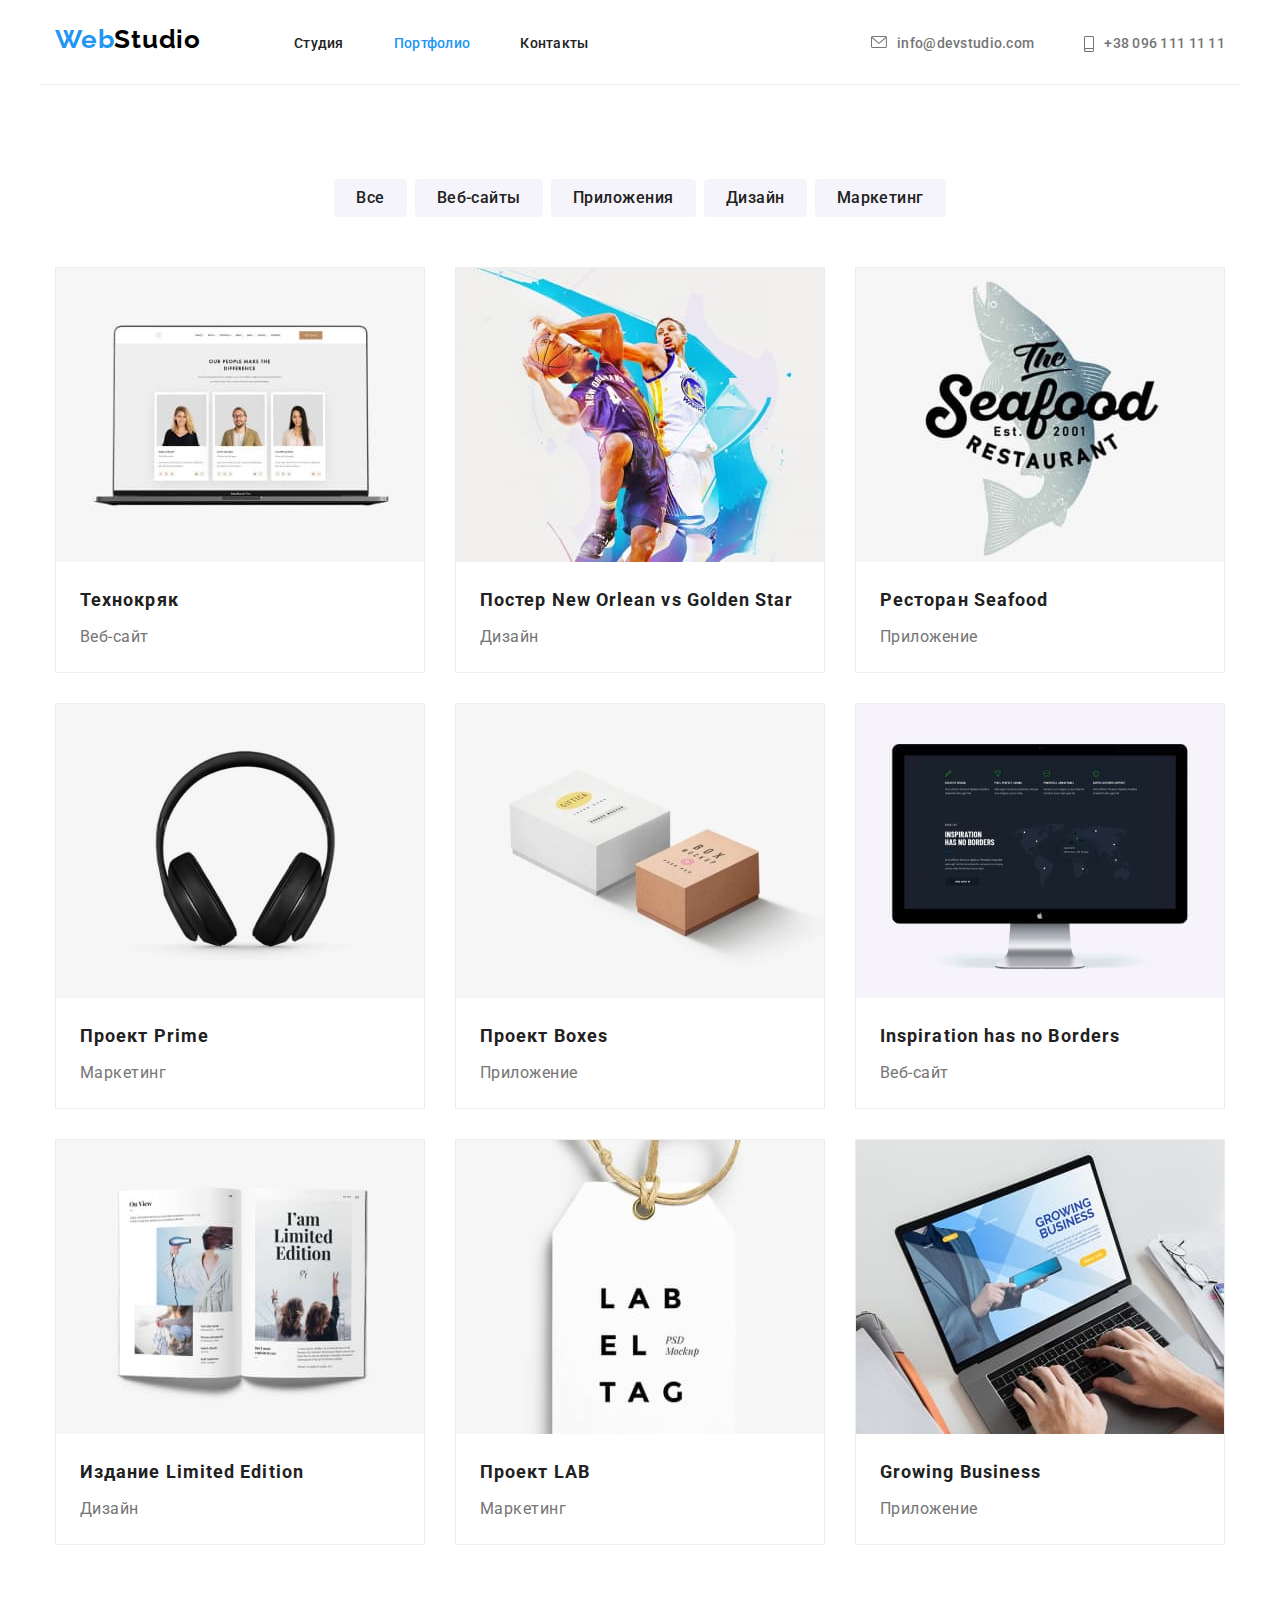
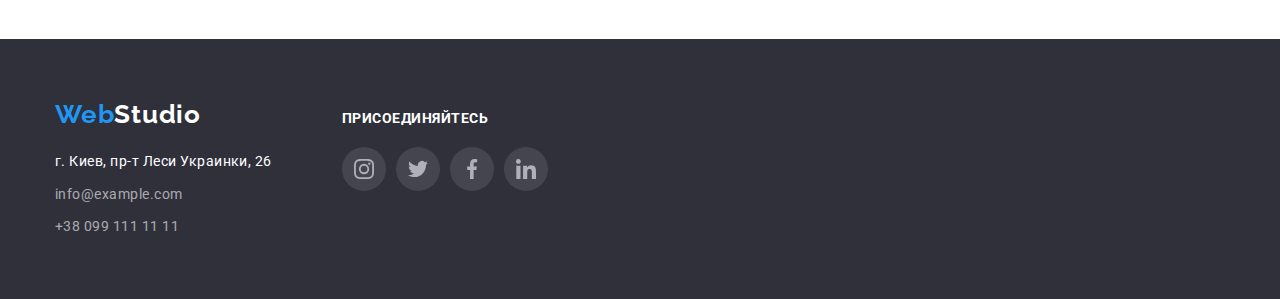
==== portfolio.html @ 1b50d327 "From HW-4" ====
<!DOCTYPE html>
<html lang="ru">

<head>
    <meta charset="UTF-8">
    <meta name="viewport" content="width=device-width, initial-scale=1.0">
    <title>Портфолио</title>
    <link rel="stylesheet" href="./css/modern-normalize.css">
    <link rel="preconnect" href="https://fonts.gstatic.com">
    <link href="https://fonts.googleapis.com/css2?family=Raleway:wght@400;500;700&family=Roboto:wght@400;500;700;900&display=swap" rel="stylesheet">
    <link rel="stylesheet" href="./css/style.css">
</head>

<body>
    <!-- Верхняя линия-->
    <header>
        <nav class="container navigation">
            <a href="./index.html">
                <p class="logo"><span>Web</span>Studio</p>
            </a>
            <ul class="site-nav">
                <li class="item"><a href="./index.html" >Студия</a></li>
                <li class="item"><a href="./portfolio.html" id="selected-page">Портфолио</a></li>
                <li class="item"><a href="">Контакты</a></li>
            </ul>
            <ul class="contact-nav">
                <li class="item"><a href="mailto:info@devstudio.com">
                        <svg class="icon-contact" width="16" height="12">
                            <use href="./images/sprite.svg#envelope"></use>
                        </svg>
                        <span>info@devstudio.com</span></a></li>
                <li class="item"><a href="tel:+380961111111">
                        <svg class="icon-contact" width="10" height="16">
                            <use href="./images/sprite.svg#smartphone"></use>
                        </svg>
                        <span>+38 096 111 11 11</span></a></li>
            </ul>
        </nav>
    </header>

    <main class="container">
      <h1 class="visually-hidden">Портфолио</h1>
      <ul class="filter-list">
        <li><button type="button" class="button">Все</button></li>
        <li><button type="button" class="button">Веб-сайты</button></li>
        <li><button type="button" class="button">Приложения</button></li>
        <li><button type="button" class="button">Дизайн</button></li>
        <li><button type="button" class="button">Маркетинг</button></li>
      </ul>
      <h2 class="visually-hidden">Проекты</h2>
      <ul class="project-list">
        <li class="item">
            <a href="">
                <img src="./images/project1.jpg" alt="Проект Технокряк" width="370" height="294">
                <div class="project-info">
                    <h3>Технокряк</h3>
                    <p>Веб-сайт</p>
                </div>
            </a>
        </li>
        <li class="item">
            <a href="">
                <img src="./images/project2.jpg" alt="Проект Постер New Orlean vs Golden Star" width="370" height="294">
                <div class="project-info">
                    <h3>Постер New Orlean vs Golden Star</h3>
                    <p>Дизайн</p>
                </div>
            </a>
        </li>
        <li class="item">
            <a href="">
                <img src="./images/project3.jpg" alt="Проект Ресторан Seafood" width="370" height="294">
                <div class="project-info">
                    <h3>Ресторан Seafood</h3>
                    <p>Приложение</p>
                </div>
            </a>
        </li>
        <li class="item">
            <a href="">
                <img src="./images/project4.jpg" alt="Проект Prime" width="370" height="294">
                <div class="project-info">
                    <h3>Проект Prime</h3>
                    <p>Маркетинг</p>
                </div>
            </a>
        </li>
        <li class="item">
            <a href="">
                <img src="./images/project5.jpg" alt="Проект Boxes" width="370" height="294">
                <div class="project-info">
                    <h3>Проект Boxes</h3>
                    <p>Приложение</p>
                </div>
            </a>
        </li>
        <li class="item">
            <a href="">
                <img src="./images/project6.jpg" alt="Проект Inspiration has no Borders" width="370" height="294">
                <div class="project-info">
                    <h3>Inspiration has no Borders</h3>
                    <p>Веб-сайт</p>
                </div>
            </a>
        </li>
        <li class="item">
            <a href="">
                <img src="./images/project7.jpg" alt="Проект издание Limited Edition" width="370" height="294">
                <div class="project-info">
                    <h3>Издание Limited Edition</h3>
                    <p>Дизайн</p>
                </div>
            </a>
        </li>
        <li class="item">
            <a href="">
                <img src="./images/project8.jpg" alt="Проект LAB" width="370" height="294">
                <div class="project-info">
                    <h3>Проект LAB</h3>
                    <p>Маркетинг</p>
                </div>
            </a>
        </li>
        <li class="item">
            <a href="">
                <img src="./images/project9.jpg" alt="Проект Growing Business" width="370" height="294">
                <div class="project-info">
                    <h3>Growing Business</h3>
                    <p>Приложение</p>
                </div>
            </a>
        </li>
      
      </ul>
    </main>

    <!-- Подвал-->
    <footer>
        <div class="container footer">
            <div class="left-part">
                <a href="./index.html">
                    <p class="logo bottom"><span>Web</span>Studio</p>
                </a>
                <address class="contact-nav-footer">
                    <ul class="contact-nav-footer-list">
                        <li> <span>г. Киев, пр-т Леси Украинки, 26</span></li>
                        <li> <a href="mailto:info@example.com">info@example.com</a> </li>
                        <li> <a href="tel:+380991111111">+38 099 111 11 11</a> </li>
                    </ul>
                </address>
            </div>
            <div class="right-part">
                <h3>Присоединяйтесь</h3>
                <ul class="socials-links footerish">
                    <li><a href="">
                            <svg width="20" height="20">
                                <use href="./images/sprite.svg#instagram"></use>
                            </svg>
                        </a></li>
                    <li><a href="">
                            <svg width="20" height="20">
                                <use href="./images/sprite.svg#twitter"></use>
                            </svg>
                        </a></li>
                    <li><a href="">
                            <svg width="20" height="20">
                                <use href="./images/sprite.svg#facebook"></use>
                            </svg>
                        </a></li>
                    <li><a href="">
                            <svg width="20" height="20">
                                <use href="./images/sprite.svg#linkedin"></use>
                            </svg>
                        </a></li>
                </ul>
            </div>
        </div>
    </footer>
</body>

</html>
---- css/style.css ----
/* index.html Style colors:
#212121 - main text color (h2, nav-links)
#2196F3 - accent-color (Web in logos, hover/focus)
#757575 -auxiliary text color (h3), mail+tel in header
#F5F4FA - section bg-color
#ECECEC - line between header and hero
#FFFFFF 60% - footer mail
#FFFFFF 100% - h1, footer adress, header and team bg
#2F303A - banner, footer bg, 
#000000 - Style in logos, +?? maybe later will be shadow in footer's logo 
*/

/* Portfolio-main Style colors:
#212121 - main text color (h2, buttons)
#2196F3 - accent-color (buttons hover/focus)
#757575 - auxiliary text color (p)
#F5F4FA - unhovered filters bg
#FFFFFF - project card bg
#EEEEEE - project card's border
*/

:root {
  --main-text-color: #212121;
  --auxiliary-text-color: #757575;
  --accent-color: #2196f3;
  --section-bg-color: #f5f4fa;
  --additional-color: #ffffff;
  --second-additional-color: rgba(255, 255, 255, 0.6);
}

/* Basic teg-style settings*/
body {
  margin: 0;
  padding: 0;

  background-color: var(--additional-color);
  color: var(--main-text-color);

  font-family: "Roboto", sans-serif;
  letter-spacing: 0.03em;
}
ul {
  list-style-type: none;
  margin: 0;
  padding: 0;
}
a {
  text-decoration: none;
  color: inherit;
}
h2 {
  font-weight: 700;
  font-size: 36px;
  line-height: 1.16;
  text-align: center;
}
h3 {
  font-weight: 700;
  font-size: 14px;
  line-height: 1.14;
  text-transform: uppercase;
}
p {
  color: var(--auxiliary-text-color);

  font-size: 14px;
  line-height: 1.71;
  letter-spacing: 0.03em;
}
/* Usefull for future */
img {
  display: block;
  min-width: 100%;
  height: auto;
}
/* Container box */
.container {
  width: 1200px;
  padding-left: 15px;
  padding-right: 15px;
  padding-top: 94px;
  padding-bottom: 94px;
  margin: 0 auto;

  /* border: 1px solid tomato; */
  /* background-color: ROSYBROWN; */
}
/* Usefull for future */
.visually-hidden {
  position: absolute;
  width: 1px;
  height: 1px;
  margin: -1px;
  border: 0;
  padding: 0;
  clip: rect(0 0 0 0);
  overflow: hidden;
}

/* Logo */
.logo {
  margin-top: 24px;
  margin-bottom: 25px;

  color: #000000;

  font-family: "Raleway", sans-serif;
  font-weight: 700;
  font-size: 26px;
  line-height: 1.19;
}
.bottom {
  color: var(--additional-color);
  margin: 0;
}
.logo span,
#selected-page {
  color: var(--accent-color);
}

/* Site nav */
.navigation {
  display: flex;
  align-items: baseline;
  padding-top: 0;
  padding-bottom: 0;
  border-bottom: 1px solid #ececec;
}
.site-nav {
  display: flex;
  /* padding-inline-start: 0; */
  margin-top: 0;
  margin-right: 0;
  margin-bottom: 0;
  margin-left: 93px;
}
.site-nav .item {
  margin-right: 50px;
}
.site-nav .item:last-child {
  margin-right: 0px;
}
.site-nav a {
  color: var(--main-text-color);

  font-weight: 500;
  font-size: 14px;
  line-height: 1.14;
  letter-spacing: 0.02em;
}

.site-nav a:hover,
.site-nav a:focus {
  padding-top: 32px;
  padding-bottom: 32px;

  color: var(--accent-color);
}

/* Contact nav */
.contact-nav {
  display: flex;
  margin-top: 0;
  margin-right: 0;
  margin-bottom: 0;
  margin-left: auto;
  padding-inline-start: 0;
}
.contact-nav .item {
  margin-right: 50px;
}
.contact-nav .item:last-child {
  margin-right: 0px;
}
.contact-nav a {
  display: flex;
  padding-top: 32px;
  padding-bottom: 32px;

  color: var(--auxiliary-text-color);

  font-size: 14px;
  line-height: 1.14;
  font-weight: 500;
  letter-spacing: 0.02em;
}
.icon-contact {
  display: block;
  margin-right: 10px;
}
.contact-nav a:hover,
.contact-nav a:focus {
  color: var(--accent-color);
  --color3: var(--accent-color);
}

/* HERO */
.hero {
  padding-top: 200px;
  padding-bottom: 200px;
  margin: 0 auto;

  text-align: center;
  background-color: rgba(47, 48, 58, 0.8);
  background-image: linear-gradient(
      to right,
      rgba(47, 48, 58, 0.4),
      rgba(47, 48, 58, 0.4)
    ),
    url("../images/hero.jpg");
  max-width: 1600px;
  height: 600px;
  width: var(--max-width);
}
.hero-title {
  margin: 0;
  padding: 0;

  color: var(--additional-color);

  font-weight: 900;
  font-size: 44px;
  line-height: 1.36;
  text-align: center;
  letter-spacing: 0.06em;
  text-transform: uppercase;
}

.hero-button {
  display: inline-block;
  margin-top: 30px;
  padding-top: 10px;
  padding-right: 32px;
  padding-bottom: 10px;
  padding-left: 32px;

  background-color: var(--accent-color);
  color: var(--additional-color);

  font-weight: 700;
  font-size: 16px;
  line-height: 1.87;
  align-items: center;
  letter-spacing: 0.06em;
  border-radius: 4px;
  border: none;
}
/* Features */
.features {
  display: flex;
  flex-wrap: wrap;
  margin: 0;
  padding-inline-start: 0;
}
.features .item {
  width: calc((100% - 90px) / 4);
  margin-right: 30px;
}
.features .item:last-child {
  margin-right: 0px;
}
.features .item p {
  margin-top: 10px;
  margin-right: 0;
  margin-bottom: 0;
  margin-left: 0;
}
.features .item h3 {
  margin: 0;
}
.thumb-features {
  padding-top: 25px;
  padding-bottom: 25px;
  padding-left: 100px;
  padding-right: 100px;
  margin-bottom: 30px;
  width: 270px;
  height: 120px;

  background-color: var(--section-bg-color);
  border-radius: 4px;
}
/* Examples */
.examples {
  padding-top: 0px;
}
.examples h2 {
  margin-top: 0;
  margin-right: 0;
  margin-bottom: 50px;
  margin-left: 0;
}
.examples-list {
  display: flex;
  flex-wrap: wrap;
  margin: 0;
  padding-inline-start: 0;
}
.examples-list .item {
  display: block;
  width: calc((100% - 60px) / 3);
  margin-right: 30px;
}
.examples-list .item:last-child {
  margin-right: 0px;
}
/* Team */
.team {
  padding-top: 94px;
  padding-bottom: 94px;

  background-color: var(--section-bg-color);
}
.team h2 {
  margin-top: 0;
  margin-right: 0;
  margin-bottom: 50px;
  margin-left: 0;
}
.team-list {
  display: flex;
  flex-wrap: wrap;
  margin: 0;
  padding-inline-start: 0;
}
.team-list .item {
  display: block;
  width: calc((100% - 90px) / 4);
  margin-right: 30px;
  overflow: hidden;

  text-align: center;
  background-color: #ffffff;
  box-shadow: 0px 1px 3px rgba(0, 0, 0, 0.12), 0px 1px 1px rgba(0, 0, 0, 0.14),
    0px 2px 1px rgba(0, 0, 0, 0.2);
  border-radius: 0px 0px 4px 4px;
}
.team-list .item:last-child {
  margin-right: 0px;
}

.team-info {
  padding-top: 30px;
  padding-bottom: 30px;
  margin: 0;
}
.team-info p {
  margin-top: 10px;
  margin-right: 0;
  margin-bottom: 0;
  margin-left: 0;
}
.team-info h3 {
  margin: 0;

  font-size: 16px;
  text-transform: none;
}
.socials-links {
  display: flex;
  justify-content: space-between;
  padding-left: 32px;
  padding-right: 32px;
  margin-top: 16px;
}

.socials-links a {
  width: 44px;
  height: 44px;
  display: flex;
  justify-content: center;
  align-items: center;
  background: rgba(255, 255, 255, 0.1);
  border-radius: 50%;
}
.socials-links a:hover,
.socials-links a:focus {
  background-color: var(--accent-color);
  --color4: var(--additional-color);

  filter: drop-shadow(0px 4px 4px rgba(0, 0, 0, 0.25));
  border-radius: 50%;
}

/* Clients */
.clients h2 {
  margin-right: 0;
  margin-bottom: 50px;
  margin-left: 0;
}
.thumb-clients {
  display: flex;
  justify-content: center;
  align-items: center;
  width: 170px;
  height: 90px;

  background-color: var(--additional-color);
  border: 1px solid #afb1b8;
  border-radius: 4px;
}
.thumb-clients:hover,
.thumb-clients:focus {
  --color4: var(--accent-color);
  border: 1px solid var(--accent-color);
  border-radius: 4px;
}
.clients-list {
  display: flex;
  flex-wrap: wrap;
  margin: 0;
  padding-inline-start: 0;
}
.clients-list .item {
  display: block;
  width: calc((100% - 150px) / 6);
  margin-right: 30px;
}
.clients-list .item:last-child {
  margin-right: 0px;
}

/* Footer */
footer {
  background-color: #2f303a;
}
.footer {
  display: flex;
  align-items: baseline;
  padding-top: 60px;
  padding-bottom: 60px;

  background-color: #2f303a;
}
.footer div:first-child {
  margin-right: 70px;
}
.footer h3 {
  color: var(--additional-color);
}
.right-part {
  width: 206px;
}
.footerish {
  display: flex;
  justify-content: space-between;
  margin-top: 20px;
  padding: 0;
}
.contact-nav-footer {
  margin-top: 20px;
}
.contact-nav-footer-list {
  padding-inline-start: 0;
  margin-top: 20px;
  margin-right: 0;
  margin-bottom: 0;
  margin-left: 0;
}
.contact-nav-footer li {
  margin-top: 9px;
}
.contact-nav-footer li:first-child {
  margin-top: 0px;
}
address {
  color: var(--additional-color);

  font-style: normal;
  font-size: 14px;
  line-height: 1.71;
}
address a {
  color: var(--second-additional-color);
}

/* PORTFOLIO PAGE STYLING */
/* Filter style */
.filter-list {
  display: flex;
  justify-content: center;
  margin: 0;
  padding: 0;
  padding-inline-start: 0;
}
.filter-list li {
  margin-right: 8px;
  margin-bottom: 50px;

  background-color: var(--section-bg-color);
  color: var(--main-text-color);

  font-weight: 500;
  font-size: 16px;
  line-height: 1.62;
  text-align: center;
  letter-spacing: 0.03em;
  border: none;
  border-radius: 4px;
}
.filter-list li:last-child {
  margin-right: 0;
}
.button {
  padding-top: 6px;
  padding-right: 22px;
  padding-bottom: 6px;
  padding-left: 22px;

  background-color: transparent;
  color: var(--main-text-color);
  border: none;
  border-radius: 4px;

  font-weight: 500;
  font-size: 16px;
  line-height: 1.62;
  text-align: center;
  letter-spacing: 0.03em;
}
.filter-list li:hover,
.filter-list li:focus,
.button:hover,
.button:focus {
  background-color: var(--accent-color);
  color: var(--additional-color);
  border-radius: 4px;
  border: none;
  box-shadow: 0px 3px 1px rgba(0, 0, 0, 0.1), 0px 1px 2px rgba(0, 0, 0, 0.08),
    0px 2px 2px rgba(0, 0, 0, 0.12);
  cursor: pointer;
}
/* Preparation to the project-border*/
.project-list {
  display: flex;
  flex-wrap: wrap;
  box-sizing: border-box;
  margin: 0;
  padding: 0;

  padding-inline-start: 0;
}
.project-list .item {
  display: block;
  width: calc((100% - 60px) / 3);
  margin-right: 30px;
  margin-bottom: 30px;
  overflow: hidden;

  border: 1px solid #eeeeee;
  box-sizing: border-box;
}
.project-list .item:nth-child(3n) {
  margin-right: 0px;
}
.project-list .item:nth-last-child(-n + 3) {
  margin-bottom: 0px;
}
.project-list .item a {
  display: block;

  background-color: var(--additional-color);
}
.project-list .item:hover,
.project-list .item:focus {
  box-shadow: 0px 1px 1px rgba(0, 0, 0, 0.12), 0px 4px 4px rgba(0, 0, 0, 0.06),
    1px 4px 6px rgba(0, 0, 0, 0.16);
}
.project-info {
  padding-top: 20px;
  padding-right: 24px;
  padding-bottom: 20px;
  padding-left: 24px;

  background-color: var(--additional-color);

  text-align: left;
}
.project-info h3 {
  margin: 0;

  font-weight: 700;
  font-size: 18px;
  line-height: 2;
  letter-spacing: 0.06em;
  text-transform: none;
}

.project-info p {
  margin-top: 4px;
  margin-right: 0;
  margin-bottom: 0;
  margin-left: 0;

  font-size: 16px;
  line-height: 1.87;
  letter-spacing: 0.03em;
}
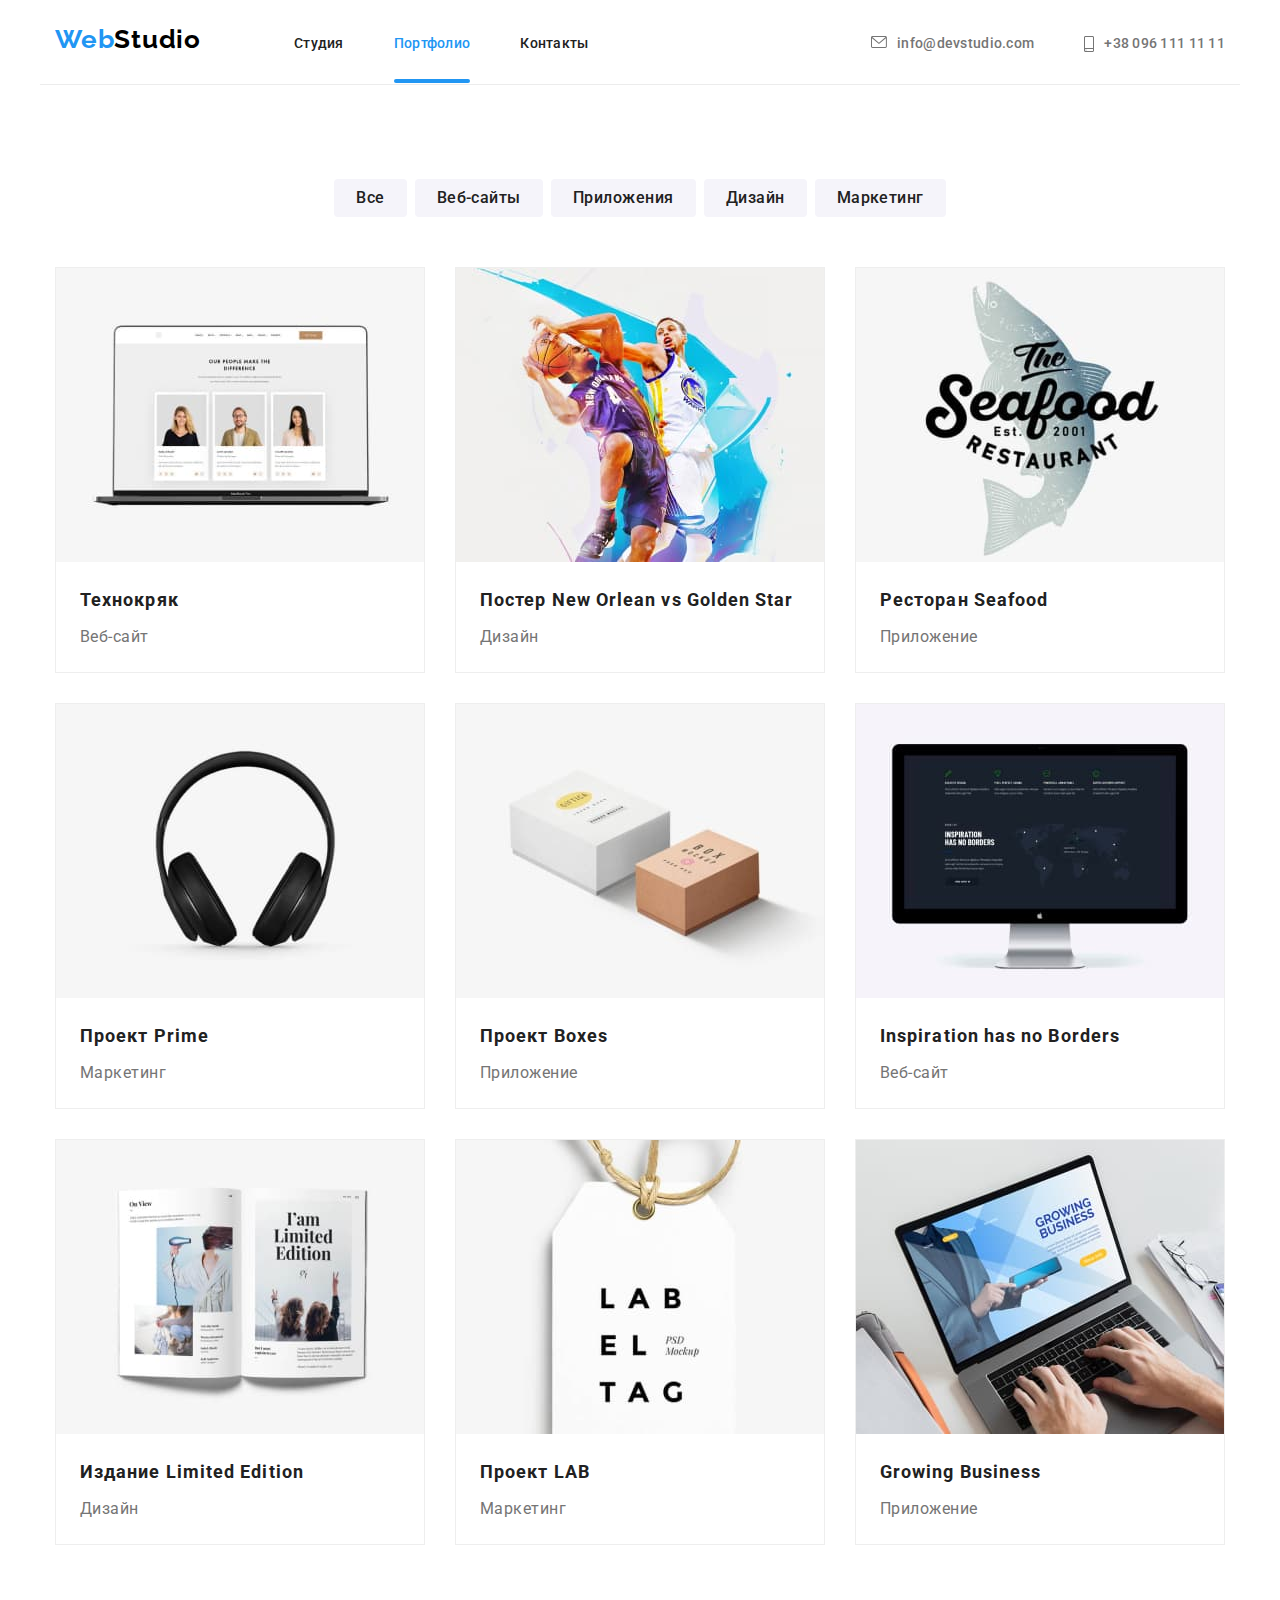
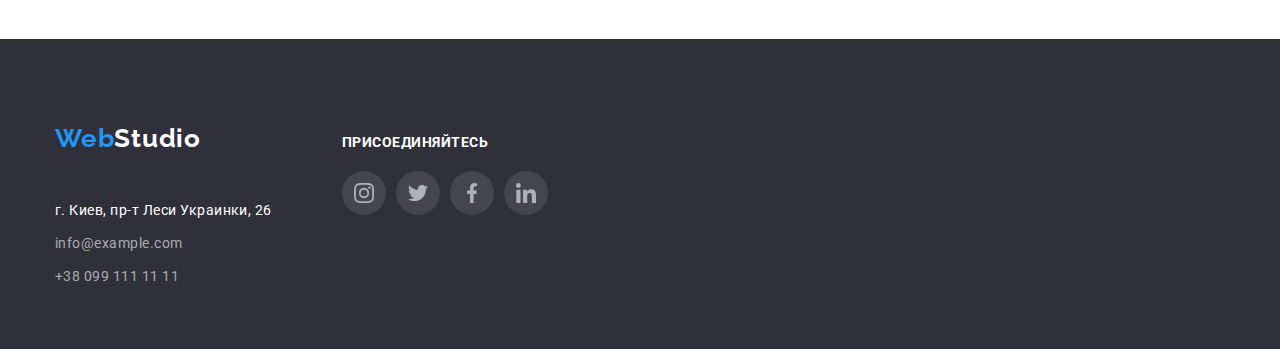
==== commit 2df8b70d: "Current page" ====
--- a/portfolio.html
+++ b/portfolio.html
@@ -20,7 +20,7 @@
             </a>
             <ul class="site-nav">
                 <li class="item"><a href="./index.html" >Студия</a></li>
-                <li class="item"><a href="./portfolio.html" id="selected-page">Портфолио</a></li>
+                <li class="item"><a href="./portfolio.html" class="selected-page">Портфолио</a></li>
                 <li class="item"><a href="">Контакты</a></li>
             </ul>
             <ul class="contact-nav">
--- a/css/style.css
+++ b/css/style.css
@@ -99,8 +99,8 @@
 
 /* Logo */
 .logo {
-  margin-top: 24px;
-  margin-bottom: 25px;
+  padding-top: 24px;
+  padding-bottom: 25px;
 
   color: #000000;
 
@@ -114,8 +114,20 @@
   margin: 0;
 }
 .logo span,
-#selected-page {
+.site-nav .selected-page {
   color: var(--accent-color);
+}
+.selected-page::after {
+  display: block;
+  content: "";
+  position: absolute;
+  left: 0;
+  bottom: 0;
+  width: 100%;
+  height: 4px;
+
+  background: var(--accent-color);
+  border-radius: 2px;
 }
 
 /* Site nav */
@@ -128,11 +140,13 @@
 }
 .site-nav {
   display: flex;
-  /* padding-inline-start: 0; */
+
   margin-top: 0;
   margin-right: 0;
   margin-bottom: 0;
   margin-left: 93px;
+  padding-top: 32px;
+  padding-bottom: 32px;
 }
 .site-nav .item {
   margin-right: 50px;
@@ -141,6 +155,10 @@
   margin-right: 0px;
 }
 .site-nav a {
+  position: relative;
+  padding-top: 32px;
+  padding-bottom: 32px;
+
   color: var(--main-text-color);
 
   font-weight: 500;
@@ -165,6 +183,8 @@
   margin-bottom: 0;
   margin-left: auto;
   padding-inline-start: 0;
+  padding-top: 32px;
+  padding-bottom: 32px;
 }
 .contact-nav .item {
   margin-right: 50px;
@@ -174,8 +194,6 @@
 }
 .contact-nav a {
   display: flex;
-  padding-top: 32px;
-  padding-bottom: 32px;
 
   color: var(--auxiliary-text-color);
 
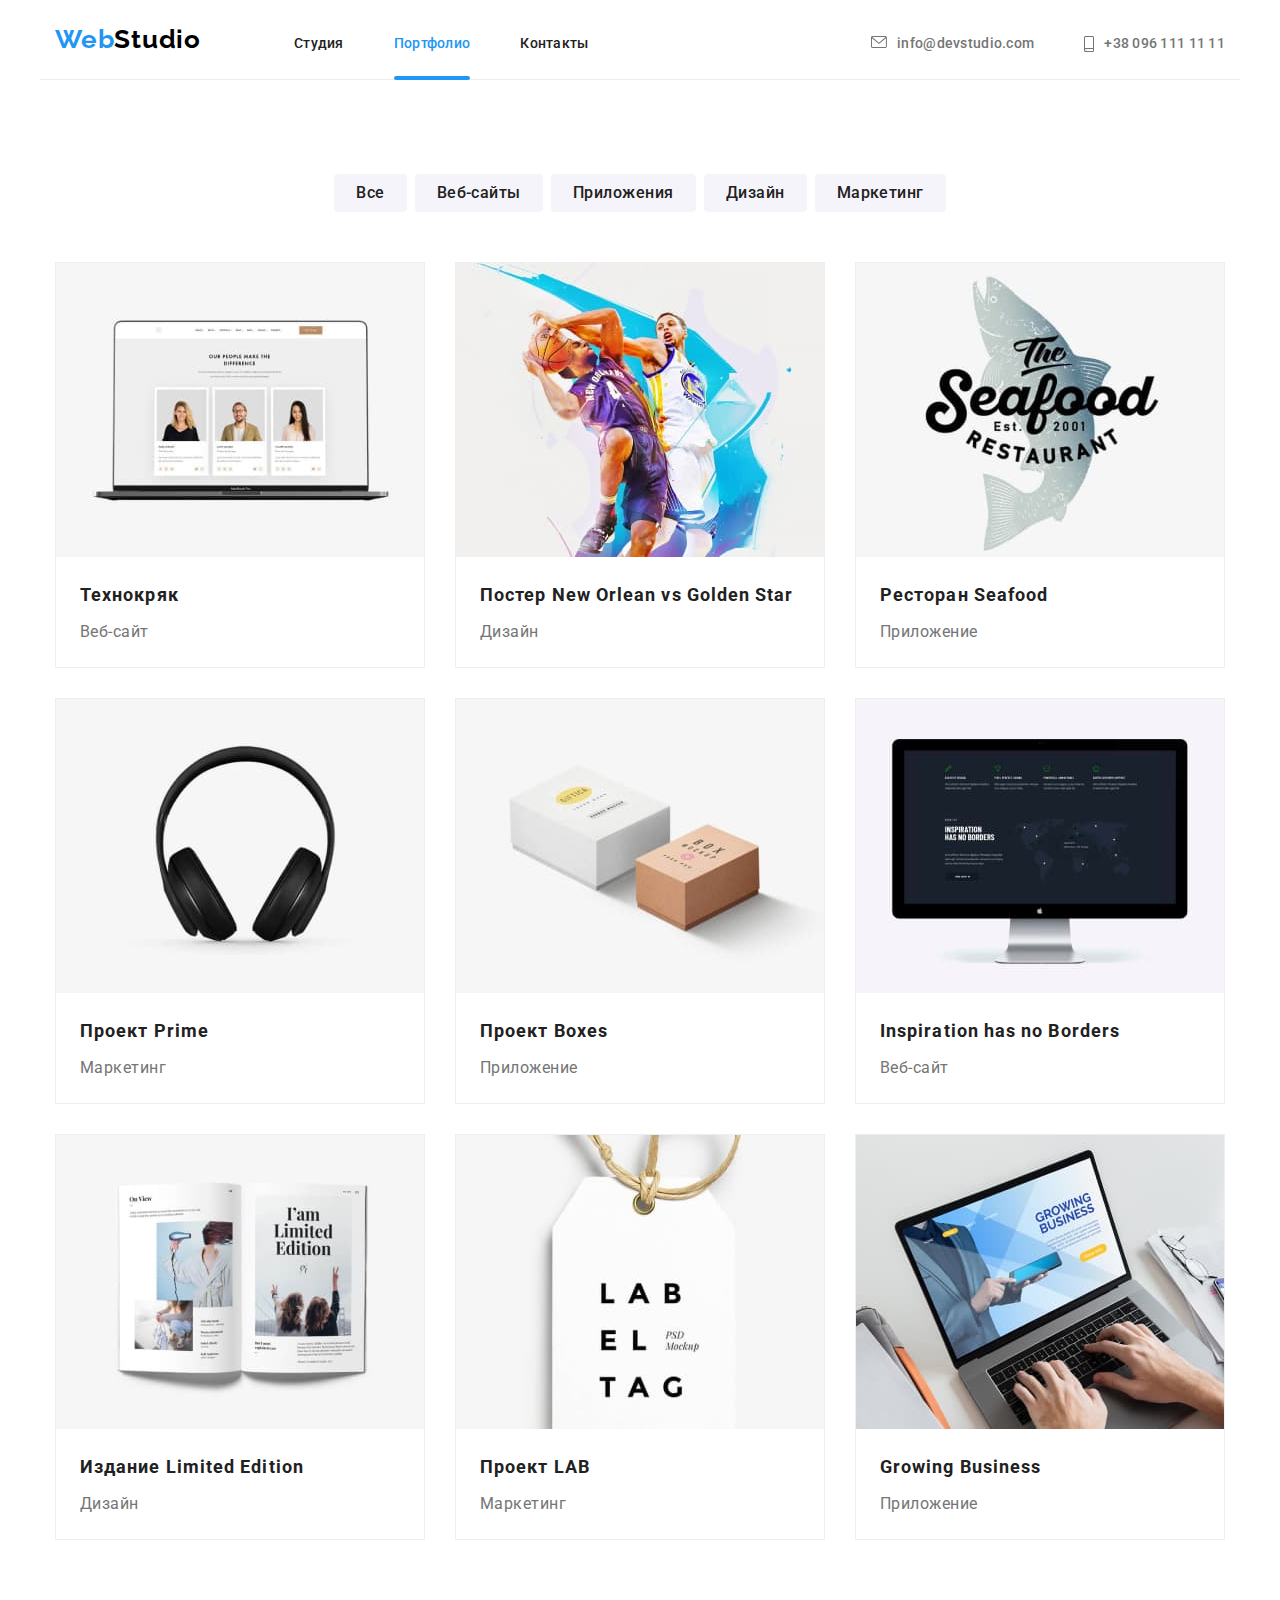
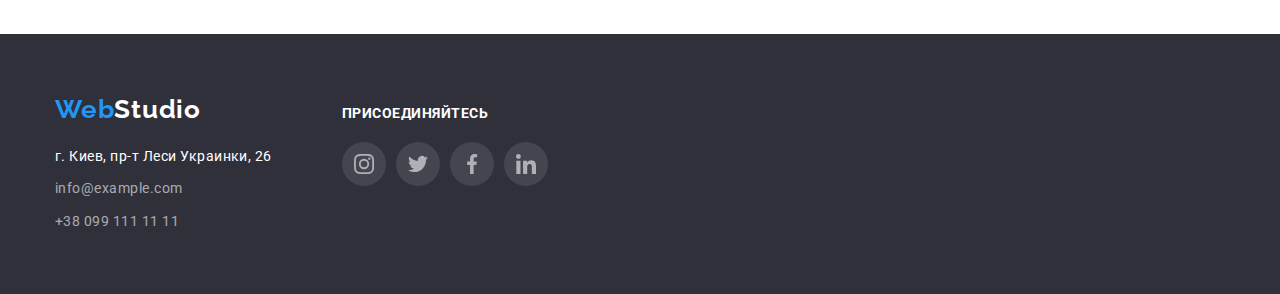
==== commit 92acb8e1: "HW-4 bug fixing" ====
--- a/portfolio.html
+++ b/portfolio.html
@@ -50,7 +50,7 @@
       <h2 class="visually-hidden">Проекты</h2>
       <ul class="project-list">
         <li class="item">
-            <a href="">
+            <a href="" >
                 <img src="./images/project1.jpg" alt="Проект Технокряк" width="370" height="294">
                 <div class="project-info">
                     <h3>Технокряк</h3>
--- a/css/style.css
+++ b/css/style.css
@@ -99,9 +99,6 @@
 
 /* Logo */
 .logo {
-  padding-top: 24px;
-  padding-bottom: 25px;
-
   color: #000000;
 
   font-family: "Raleway", sans-serif;
@@ -122,7 +119,7 @@
   content: "";
   position: absolute;
   left: 0;
-  bottom: 0;
+  bottom: 3px;
   width: 100%;
   height: 4px;
 
@@ -134,9 +131,9 @@
 .navigation {
   display: flex;
   align-items: baseline;
-  padding-top: 0;
-  padding-bottom: 0;
-  border-bottom: 1px solid #ececec;
+  padding-top: 24px;
+  padding-bottom: 24px;
+  border-bottom: 1px solid rgb(236, 236, 236);
 }
 .site-nav {
   display: flex;
@@ -145,8 +142,6 @@
   margin-right: 0;
   margin-bottom: 0;
   margin-left: 93px;
-  padding-top: 32px;
-  padding-bottom: 32px;
 }
 .site-nav .item {
   margin-right: 50px;
@@ -183,8 +178,6 @@
   margin-bottom: 0;
   margin-left: auto;
   padding-inline-start: 0;
-  padding-top: 32px;
-  padding-bottom: 32px;
 }
 .contact-nav .item {
   margin-right: 50px;
@@ -324,9 +317,6 @@
 }
 /* Team */
 .team {
-  padding-top: 94px;
-  padding-bottom: 94px;
-
   background-color: var(--section-bg-color);
 }
 .team h2 {
@@ -547,6 +537,7 @@
   box-shadow: 0px 3px 1px rgba(0, 0, 0, 0.1), 0px 1px 2px rgba(0, 0, 0, 0.08),
     0px 2px 2px rgba(0, 0, 0, 0.12);
   cursor: pointer;
+  outline: none;
 }
 /* Preparation to the project-border*/
 .project-list {
@@ -563,7 +554,6 @@
   width: calc((100% - 60px) / 3);
   margin-right: 30px;
   margin-bottom: 30px;
-  overflow: hidden;
 
   border: 1px solid #eeeeee;
   box-sizing: border-box;
@@ -574,13 +564,14 @@
 .project-list .item:nth-last-child(-n + 3) {
   margin-bottom: 0px;
 }
-.project-list .item a {
-  display: block;
-
+.project-list a {
+  display: block;
+  width: 100%;
+  overflow: hidden;
   background-color: var(--additional-color);
 }
-.project-list .item:hover,
-.project-list .item:focus {
+.project-list a:hover,
+.project-list a:focus {
   box-shadow: 0px 1px 1px rgba(0, 0, 0, 0.12), 0px 4px 4px rgba(0, 0, 0, 0.06),
     1px 4px 6px rgba(0, 0, 0, 0.16);
 }
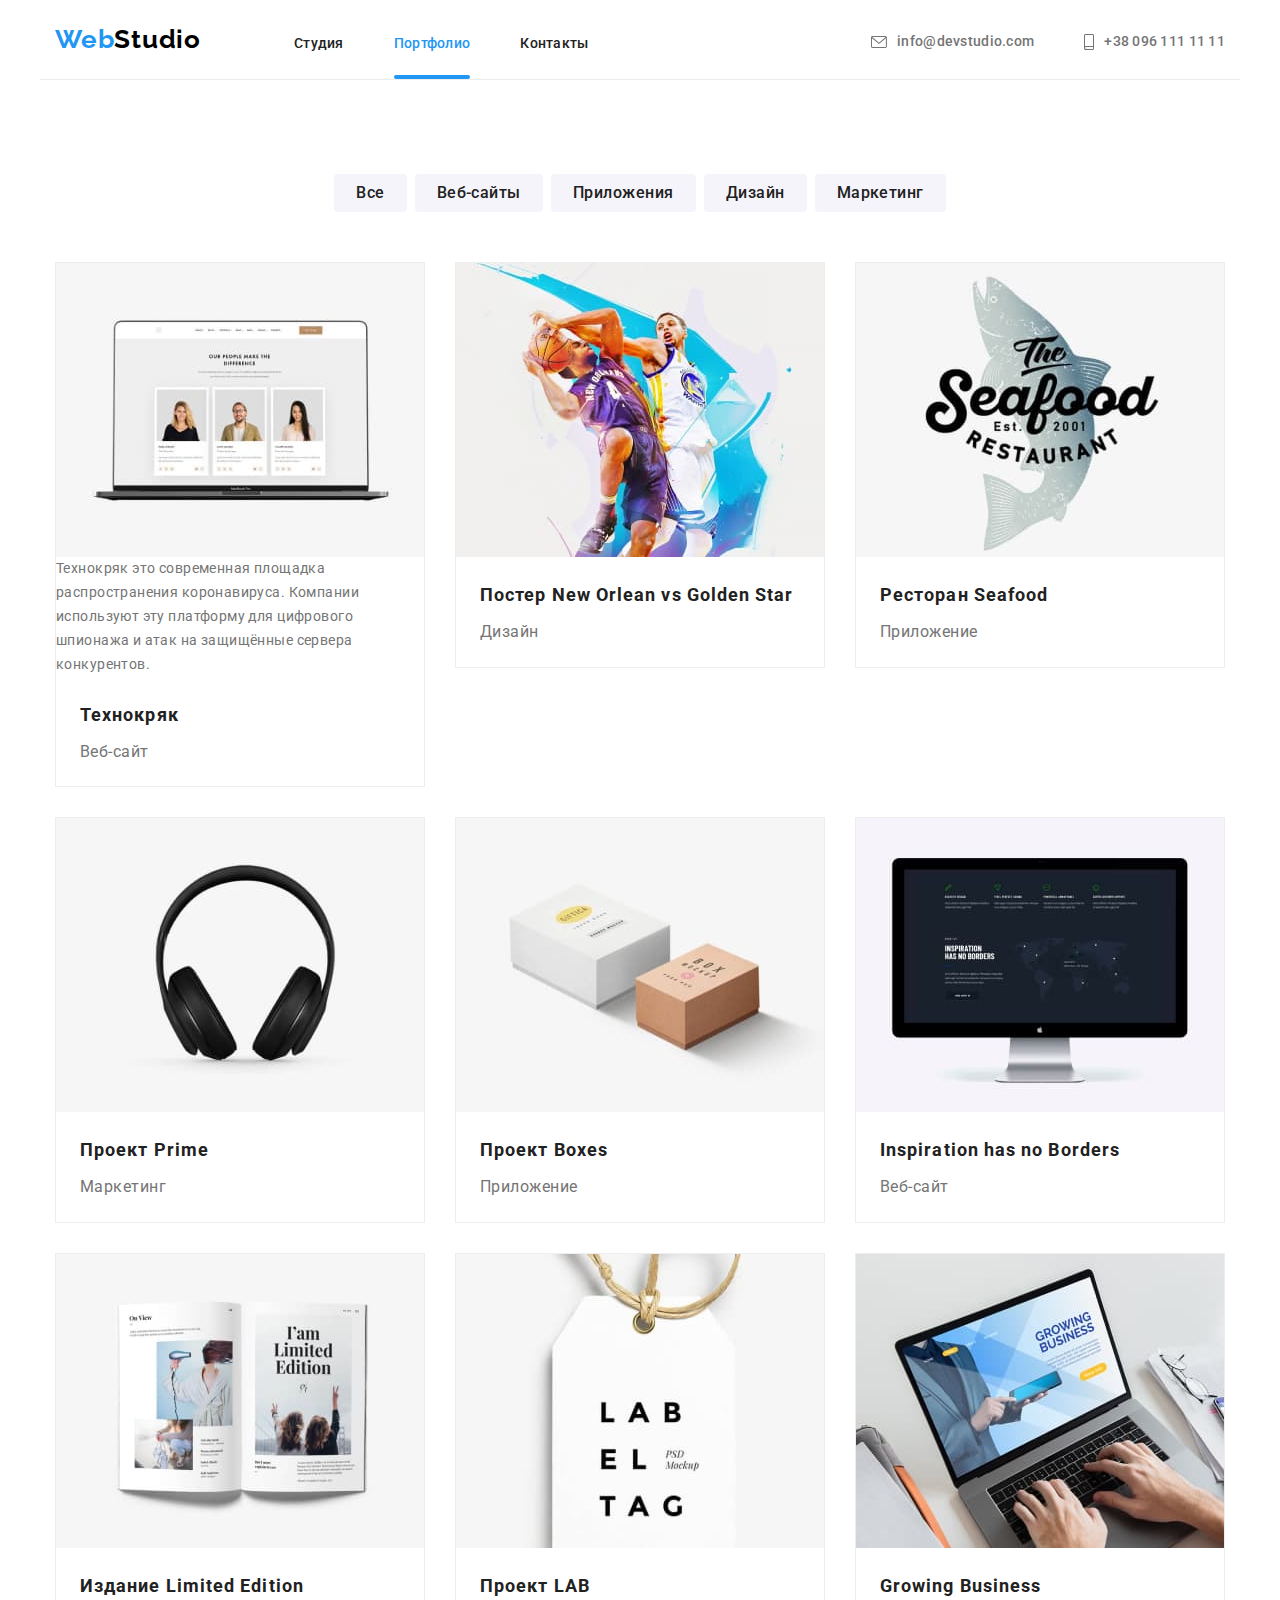
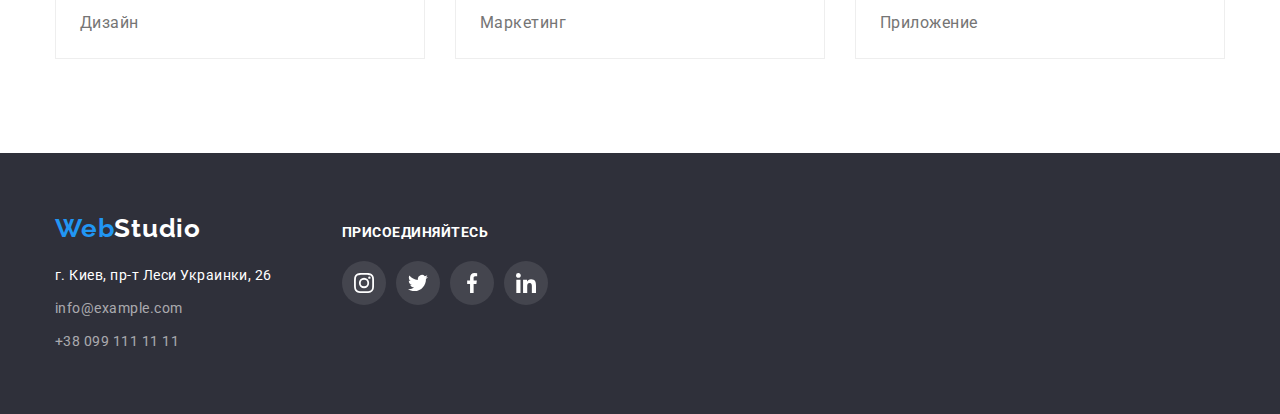
==== commit 39a7d9e4: "HW-4 final" ====
--- a/portfolio.html
+++ b/portfolio.html
@@ -52,6 +52,7 @@
         <li class="item">
             <a href="" >
                 <img src="./images/project1.jpg" alt="Проект Технокряк" width="370" height="294">
+                <p>Технокряк это современная площадка распространения коронавируса. Компании используют эту платформу для цифрового шпионажа и атак на защищённые сервера конкурентов.</p>
                 <div class="project-info">
                     <h3>Технокряк</h3>
                     <p>Веб-сайт</p>
--- a/css/style.css
+++ b/css/style.css
@@ -114,18 +114,6 @@
 .site-nav .selected-page {
   color: var(--accent-color);
 }
-.selected-page::after {
-  display: block;
-  content: "";
-  position: absolute;
-  left: 0;
-  bottom: 3px;
-  width: 100%;
-  height: 4px;
-
-  background: var(--accent-color);
-  border-radius: 2px;
-}
 
 /* Site nav */
 .navigation {
@@ -169,7 +157,18 @@
 
   color: var(--accent-color);
 }
-
+.selected-page::after {
+  display: block;
+  content: "";
+  position: absolute;
+  left: 0;
+  bottom: 4px;
+  width: 100%;
+  height: 4px;
+
+  background: var(--accent-color);
+  border-radius: 2px;
+}
 /* Contact nav */
 .contact-nav {
   display: flex;
@@ -187,7 +186,7 @@
 }
 .contact-nav a {
   display: flex;
-
+  align-items: center;
   color: var(--auxiliary-text-color);
 
   font-size: 14px;
@@ -407,26 +406,28 @@
   border: 1px solid #afb1b8;
   border-radius: 4px;
 }
+.clients-list {
+  display: flex;
+  flex-wrap: wrap;
+  margin: 0;
+  padding-inline-start: 0;
+}
+.clients-list .item {
+  display: block;
+  width: calc((100% - 150px) / 6);
+  margin-right: 30px;
+}
+.clients-list .item:last-child {
+  margin-right: 0px;
+}
+.clients-list a:hover,
+.clients-list a:focus,
 .thumb-clients:hover,
 .thumb-clients:focus {
   --color4: var(--accent-color);
   border: 1px solid var(--accent-color);
   border-radius: 4px;
 }
-.clients-list {
-  display: flex;
-  flex-wrap: wrap;
-  margin: 0;
-  padding-inline-start: 0;
-}
-.clients-list .item {
-  display: block;
-  width: calc((100% - 150px) / 6);
-  margin-right: 30px;
-}
-.clients-list .item:last-child {
-  margin-right: 0px;
-}
 
 /* Footer */
 footer {
@@ -454,6 +455,8 @@
   justify-content: space-between;
   margin-top: 20px;
   padding: 0;
+
+  --color4: var(--additional-color);
 }
 .contact-nav-footer {
   margin-top: 20px;
@@ -526,10 +529,8 @@
   text-align: center;
   letter-spacing: 0.03em;
 }
-.filter-list li:hover,
-.filter-list li:focus,
-.button:hover,
-.button:focus {
+.filter-list button:hover,
+.filter-list button:focus {
   background-color: var(--accent-color);
   color: var(--additional-color);
   border-radius: 4px;
@@ -537,7 +538,6 @@
   box-shadow: 0px 3px 1px rgba(0, 0, 0, 0.1), 0px 1px 2px rgba(0, 0, 0, 0.08),
     0px 2px 2px rgba(0, 0, 0, 0.12);
   cursor: pointer;
-  outline: none;
 }
 /* Preparation to the project-border*/
 .project-list {
@@ -555,7 +555,6 @@
   margin-right: 30px;
   margin-bottom: 30px;
 
-  border: 1px solid #eeeeee;
   box-sizing: border-box;
 }
 .project-list .item:nth-child(3n) {
@@ -568,6 +567,8 @@
   display: block;
   width: 100%;
   overflow: hidden;
+
+  border: 1px solid #eeeeee;
   background-color: var(--additional-color);
 }
 .project-list a:hover,
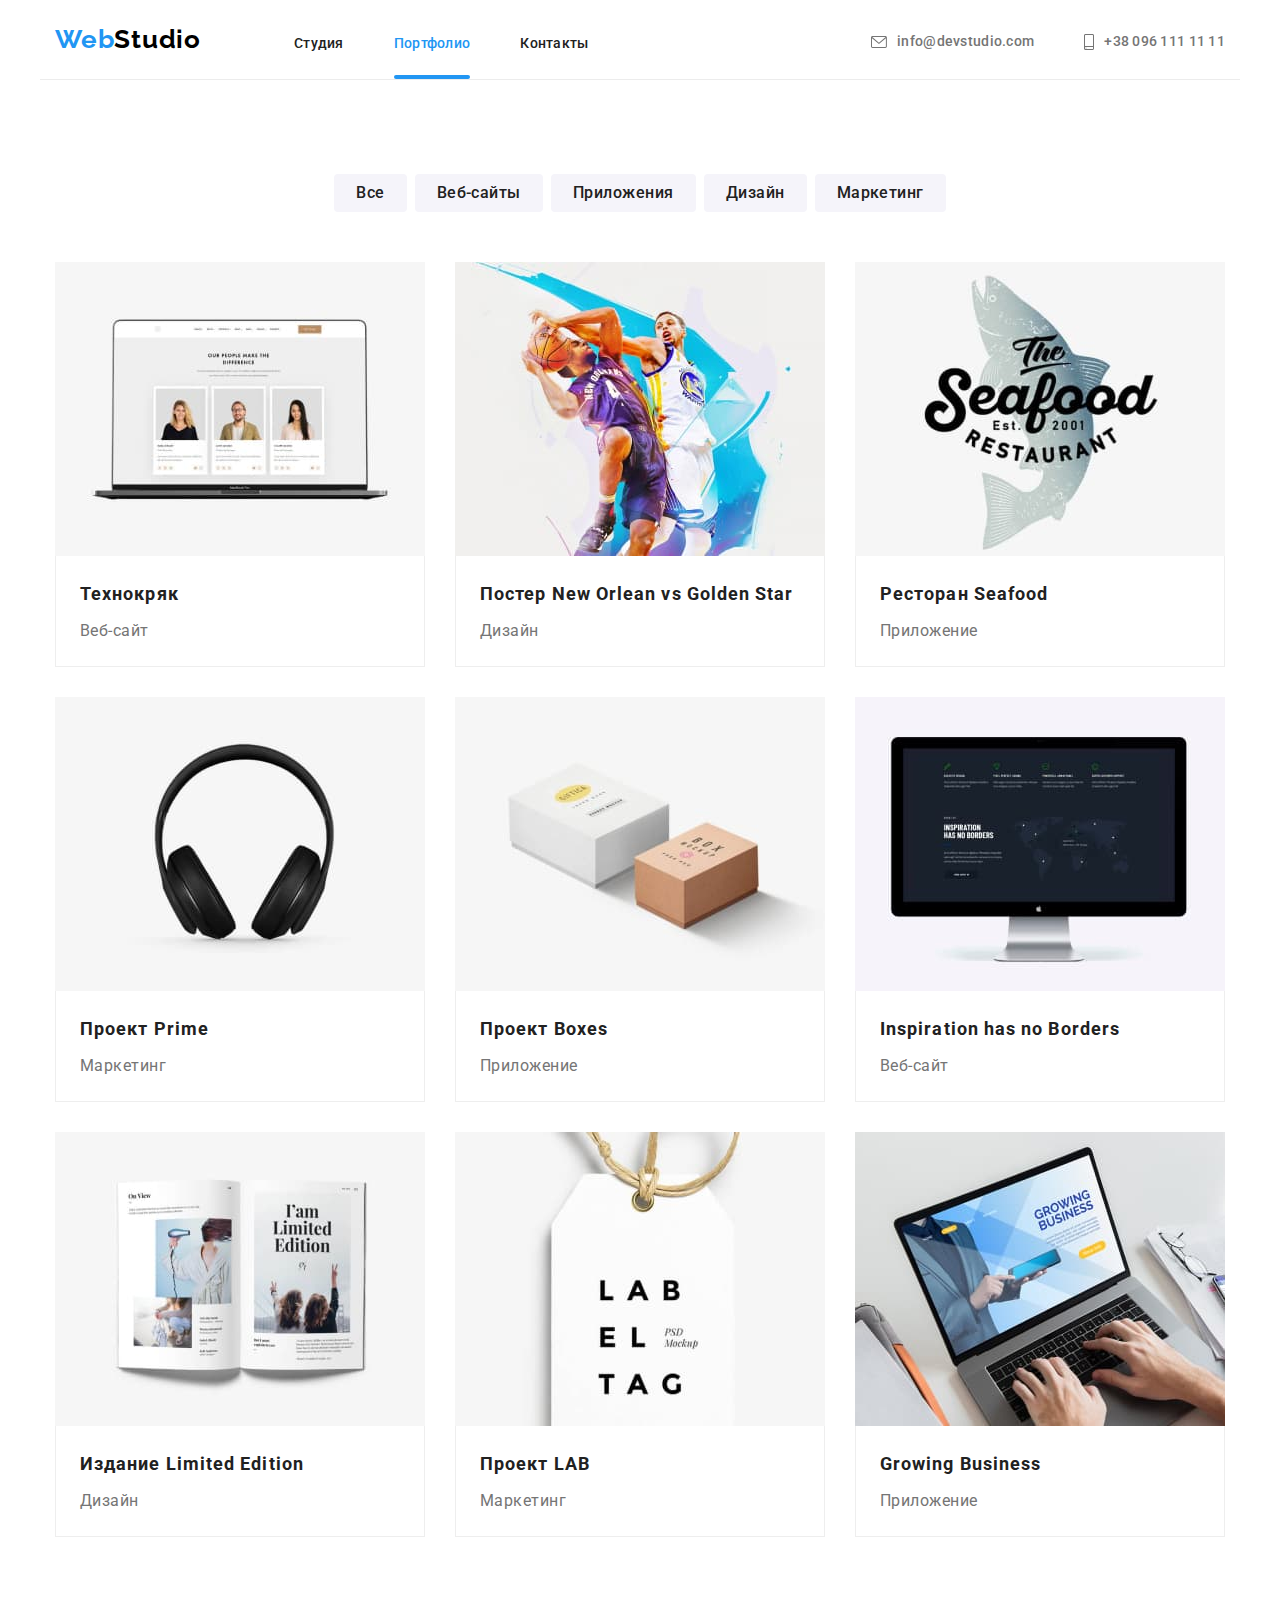
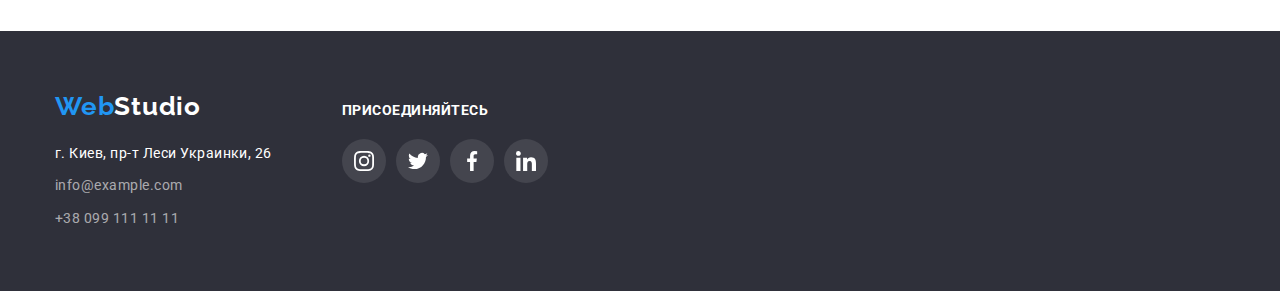
==== commit 43874295: "Hovers and focuses" ====
--- a/portfolio.html
+++ b/portfolio.html
@@ -52,7 +52,7 @@
         <li class="item">
             <a href="" >
                 <img src="./images/project1.jpg" alt="Проект Технокряк" width="370" height="294">
-                <p>Технокряк это современная площадка распространения коронавируса. Компании используют эту платформу для цифрового шпионажа и атак на защищённые сервера конкурентов.</p>
+                <p class="project-thumb-text">Технокряк это современная площадка распространения коронавируса. Компании используют эту платформу для цифрового шпионажа и атак на защищённые сервера конкурентов.</p>                    
                 <div class="project-info">
                     <h3>Технокряк</h3>
                     <p>Веб-сайт</p>
@@ -62,6 +62,8 @@
         <li class="item">
             <a href="">
                 <img src="./images/project2.jpg" alt="Проект Постер New Orlean vs Golden Star" width="370" height="294">
+                <p class="project-thumb-text">Технокряк это современная площадка распространения коронавируса. Компании используют эту
+                    платформу для цифрового шпионажа и атак на защищённые сервера конкурентов.</p>
                 <div class="project-info">
                     <h3>Постер New Orlean vs Golden Star</h3>
                     <p>Дизайн</p>
@@ -71,6 +73,8 @@
         <li class="item">
             <a href="">
                 <img src="./images/project3.jpg" alt="Проект Ресторан Seafood" width="370" height="294">
+                <p class="project-thumb-text">Технокряк это современная площадка распространения коронавируса. Компании используют эту
+                    платформу для цифрового шпионажа и атак на защищённые сервера конкурентов.</p>
                 <div class="project-info">
                     <h3>Ресторан Seafood</h3>
                     <p>Приложение</p>
@@ -80,6 +84,8 @@
         <li class="item">
             <a href="">
                 <img src="./images/project4.jpg" alt="Проект Prime" width="370" height="294">
+                <p class="project-thumb-text">Технокряк это современная площадка распространения коронавируса. Компании используют эту
+                    платформу для цифрового шпионажа и атак на защищённые сервера конкурентов.</p>
                 <div class="project-info">
                     <h3>Проект Prime</h3>
                     <p>Маркетинг</p>
@@ -89,6 +95,8 @@
         <li class="item">
             <a href="">
                 <img src="./images/project5.jpg" alt="Проект Boxes" width="370" height="294">
+                <p class="project-thumb-text">Технокряк это современная площадка распространения коронавируса. Компании используют эту
+                    платформу для цифрового шпионажа и атак на защищённые сервера конкурентов.</p>
                 <div class="project-info">
                     <h3>Проект Boxes</h3>
                     <p>Приложение</p>
@@ -98,6 +106,8 @@
         <li class="item">
             <a href="">
                 <img src="./images/project6.jpg" alt="Проект Inspiration has no Borders" width="370" height="294">
+                <p class="project-thumb-text">Технокряк это современная площадка распространения коронавируса. Компании используют эту
+                    платформу для цифрового шпионажа и атак на защищённые сервера конкурентов.</p>
                 <div class="project-info">
                     <h3>Inspiration has no Borders</h3>
                     <p>Веб-сайт</p>
@@ -107,6 +117,8 @@
         <li class="item">
             <a href="">
                 <img src="./images/project7.jpg" alt="Проект издание Limited Edition" width="370" height="294">
+                <p class="project-thumb-text">Технокряк это современная площадка распространения коронавируса. Компании используют эту
+                    платформу для цифрового шпионажа и атак на защищённые сервера конкурентов.</p>
                 <div class="project-info">
                     <h3>Издание Limited Edition</h3>
                     <p>Дизайн</p>
@@ -116,6 +128,8 @@
         <li class="item">
             <a href="">
                 <img src="./images/project8.jpg" alt="Проект LAB" width="370" height="294">
+                <p class="project-thumb-text">Технокряк это современная площадка распространения коронавируса. Компании используют эту
+                    платформу для цифрового шпионажа и атак на защищённые сервера конкурентов.</p>
                 <div class="project-info">
                     <h3>Проект LAB</h3>
                     <p>Маркетинг</p>
@@ -125,6 +139,8 @@
         <li class="item">
             <a href="">
                 <img src="./images/project9.jpg" alt="Проект Growing Business" width="370" height="294">
+                <p class="project-thumb-text">Технокряк это современная площадка распространения коронавируса. Компании используют эту
+                    платформу для цифрового шпионажа и атак на защищённые сервера конкурентов.</p>
                 <div class="project-info">
                     <h3>Growing Business</h3>
                     <p>Приложение</p>
--- a/css/style.css
+++ b/css/style.css
@@ -310,9 +310,25 @@
   display: block;
   width: calc((100% - 60px) / 3);
   margin-right: 30px;
+
+  position: relative;
 }
 .examples-list .item:last-child {
   margin-right: 0px;
+}
+.examples h3 {
+  position: absolute;
+  bottom: 0;
+  left: 0;
+  display: flex;
+  justify-content: center;
+  align-items: center;
+  margin: 0;
+  width: 370px;
+  height: 70px;
+
+  color: var(--additional-color);
+  background-color: rgba(47, 48, 58, 0.8);
 }
 /* Team */
 .team {
@@ -564,17 +580,60 @@
   margin-bottom: 0px;
 }
 .project-list a {
+  position: relative;
   display: block;
   width: 100%;
-  overflow: hidden;
-
-  border: 1px solid #eeeeee;
+
   background-color: var(--additional-color);
 }
 .project-list a:hover,
 .project-list a:focus {
   box-shadow: 0px 1px 1px rgba(0, 0, 0, 0.12), 0px 4px 4px rgba(0, 0, 0, 0.06),
     1px 4px 6px rgba(0, 0, 0, 0.16);
+}
+.project-list a::before {
+  display: inline-block;
+  position: absolute;
+  content: "";
+  width: 370px;
+  height: 294px;
+  top: 0;
+  left: 0;
+
+  opacity: 0;
+  background-color: rgba(33, 150, 243, 0.9);
+}
+
+.project-thumb-text {
+  overflow: auto;
+  position: absolute;
+  top: 0;
+  left: 0;
+  display: flex;
+  justify-content: center;
+  align-items: center;
+  /* width: 322px; */
+  /* height: 294px; */
+
+  padding-top: 63px;
+  padding-right: 24px;
+  padding-bottom: 63px;
+  padding-left: 24px;
+
+  font-weight: 400;
+  font-size: 18px;
+  line-height: 1.56;
+  letter-spacing: 0.03em;
+
+  color: #ffffff;
+  background-color: rgba(33, 150, 243, 0.9);
+  opacity: 0;
+}
+.project-list a:hover::before,
+.project-list a:focus::before,
+.project-list a:hover p,
+.project-list a:focus p {
+  opacity: 1;
 }
 .project-info {
   padding-top: 20px;
@@ -584,6 +643,10 @@
 
   background-color: var(--additional-color);
 
+  border-right: 1px solid #eeeeee;
+  border-bottom: 1px solid #eeeeee;
+  border-left: 1px solid #eeeeee;
+
   text-align: left;
 }
 .project-info h3 {
